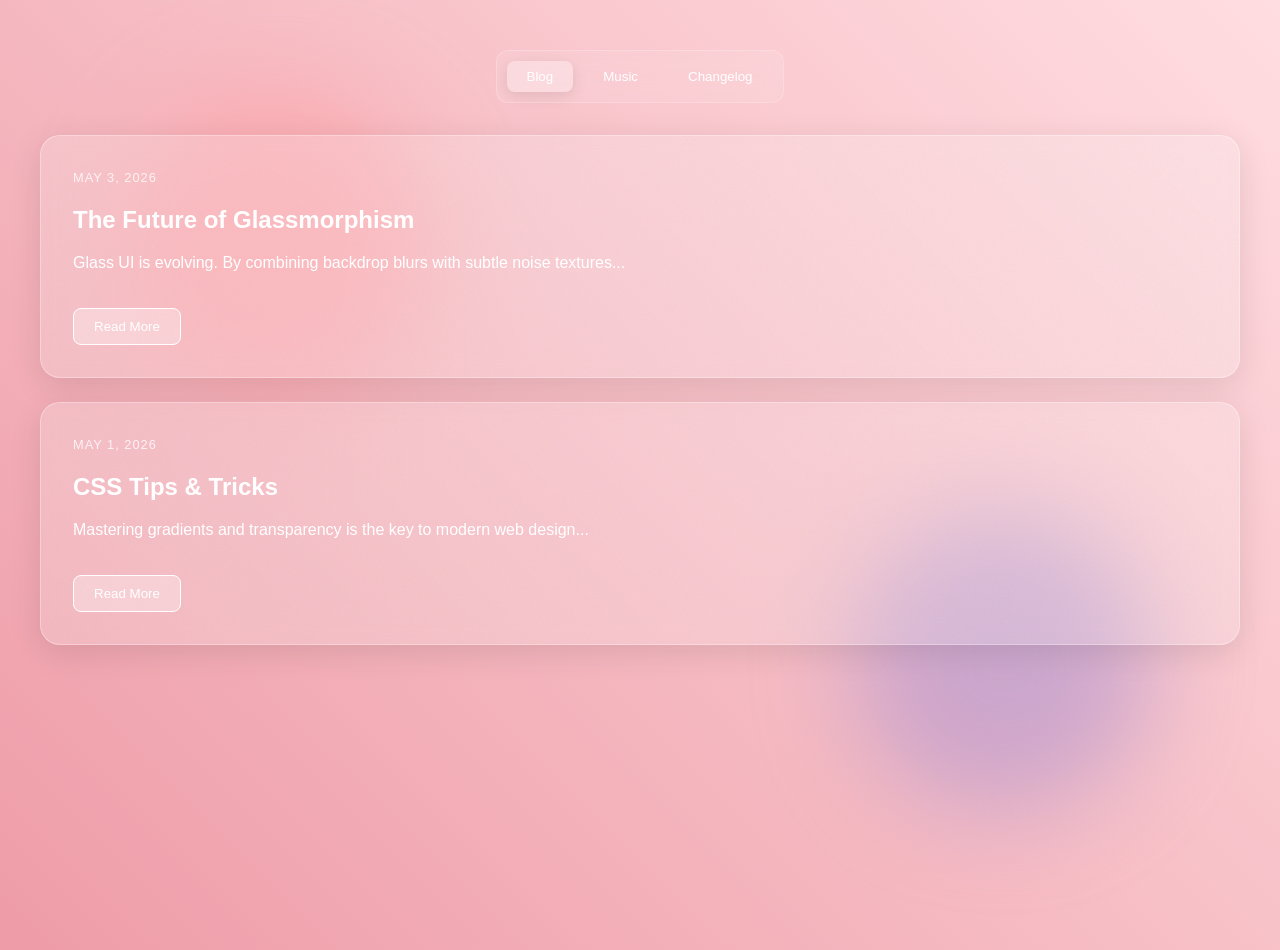
==== src/index.html @ 5b925835 "Update index.html" ====
<!DOCTYPE html>
<html>
<head>
<link rel="stylesheet" href="index.css">
</head>
<body>
<div class="blob" style="top: 10%; left: 10%; background: #ff9a9e;"></div>
<div class="blob" style="bottom: 10%; right: 10%; background: #a18cd1;"></div>
    
<div class="blog-container">
    <nav class="glass-tabs">
        <button class="tab-btn active" data-target="blog-section">Blog</button>
        <button class="tab-btn" data-target="music-section">Music</button>
        <button class="tab-btn" data-target="changelog-section">Changelog</button>
    </nav>

    <div id="blog-section" class="tab-content">
        <div class="main-content-wrapper">
            <main class="blog-feed">
                <article class="glass-card post">
                    <span class="date">May 3, 2026</span>
                    <h2>The Future of Glassmorphism</h2>
                    <p>Glass UI is evolving. By combining backdrop blurs with subtle noise textures...</p>
                    <button class="glass-btn">Read More</button>
                </article>

                <article class="glass-card post">
                    <span class="date">May 1, 2026</span>
                    <h2>CSS Tips & Tricks</h2>
                    <p>Mastering gradients and transparency is the key to modern web design...</p>
                    <button class="glass-btn">Read More</button>
                </article>
            </main>
        </div>
    </div>
    
    <audio id="main-audio" preload="auto">
        <source src="AnimalIHaveBecome.mp3" type="audio/mpeg">
    </audio>
    
    <div id="music-section" class="tab-content" style="display: none;">
        <div class="glass-card music-app">
            <h2 class="song-title">Animal I Have Become</h2>
            <p class="artist-name">Three Days Grace</p>
        
            <div class="album-art"></div>

            <div class="progress-container">
                <span id="current-time">0:00</span>
                <input type="range" id="progress-bar" value="0" max="100">
                <span id="duration">0:00</span>
            </div>

            <div class="controls">
                <button id="prev-btn" class="glass-btn">⏮</button>
                <button id="play-btn" class="glass-btn">▶ Play</button>
                <button id="next-btn" class="glass-btn">⏭</button>
            </div>

            <div class="visualizer">
                <div class="bar"></div>
                <div class="bar"></div>
                <div class="bar"></div>
                <div class="bar"></div>
            </div>

            <div class="volume-container">
                <span>🔈</span>
                <input type="range" id="volume-slider" min="0" max="1" step="0.1" value="1">
                <span>🔊</span>
            </div>
        </div>
    </div>
    
    <div id="changelog-section" class="tab-content" style="display: none;">
        <aside class="glass-card changelog">
            <h3>Version Log</h3>
            <ul>
                <li><strong>v1.6:</strong> Added Vinyl Spin animation, Glow Pulse, and circular album art.</li>
                <li><strong>v1.5:</strong> Implemented Progress Bar, Time Tracking, and Volume Control.</li>
                <li><strong>v1.4:</strong> Integrated Music Player with Audio Streaming.</li>
                <li><strong>v1.3:</strong> Added Horizontal Tabs & Background Animation.</li>
                <li><strong>v1.2:</strong> Added Blog Layout</li>
                <li><strong>v1.1:</strong> Implemented Glass UI</li>
                <li><strong>v1.0:</strong> Initial Release</li>
            </ul>
        </aside>
    </div>
</div> 
<script src="index.js"></script>
</body>
</html>
---- src/index.css ----
html {
    scroll-behavior: smooth;
}

body {
    margin: 0;
    min-height: 100vh; /* Changed from height to min-height */
    display: flex;
    flex-direction: column; /* Allows content to flow top-to-bottom */
    align-items: center;
    padding-top: 50px; /* Gives the tabs some breathing room */
    background: linear-gradient(45deg, #ee9ca7, #ffdde1);
    font-family: sans-serif;
}

@keyframes bounce {
    from { height: 5px; }
    to { height: 25px; }
}

@keyframes move {
    from { transform: translate(0, 0); }
    to { transform: translate(100px, 100px); }
}

@keyframes fadeIn {
    from { opacity: 0; transform: translateY(10px); }
    to { opacity: 1; transform: translateY(0); }
}

@keyframes rotate {
    from { transform: rotate(0deg); }
    to { transform: rotate(360deg); }
}

@keyframes pulseGlow {
    0% { box-shadow: 0 8px 32px rgba(238, 156, 167, 0.4); }
    50% { box-shadow: 0 8px 45px rgba(238, 156, 167, 0.8); }
    100% { box-shadow: 0 8px 32px rgba(238, 156, 167, 0.4); }
}
/* Blog Homepage */
.blob {
    position: fixed;
    width: 300px;
    height: 300px;
    border-radius: 50%;
    filter: blur(50px);
    z-index: -1;
    opacity: 0.5;
    animation: move 20s infinite alternate;
}

.blog-container {
    display: flex; /* Ensure this is present to keep feed/sidebar side-by-side */
    flex-direction: column;
    align-items: center;
    width: 95%;
    max-width: 1200px;
    margin: 0 auto;
}
/* Blog Feed Area */
.blog-feed {
    flex: 3;
    display: flex;
    flex-direction: column;
    gap: 1.5rem;
}

.changelog {
    flex: 1;
    padding: 1.5rem;
    width: auto;
    font-size: 0.9rem;
}

.changelog h3 {
    margin-top: 0;
    border-bottom: 1px solid rgba(255, 255, 255, 0.2);
    padding-bottom: 10px;
}

.changelog ul {
    list-style: none;
    padding: 0;
}

.changelog li {
    margin: 10px 0;
    padding-left: 10px;
    border-left: 2px solid rgba(255, 255, 255, 0.3);
}

.date {
    font-size: 0.8rem;
    opacity: 0.8;
    text-transform: uppercase;
    letter-spacing: 1px;
}

.glass-card {
    padding: 2rem; /* Reduced from 3rem to save space */
    width: 100%;   /* Let the flex container decide the width */
    box-sizing: border-box; /* Prevents padding from breaking the width */
    color: white;
    background: rgba(255, 255, 255, 0.2);
    border-radius: 20px;
    box-shadow: 0 8px 32px rgba(0, 0, 0, 0.1);
    backdrop-filter: blur(10px);
    -webkit-backdrop-filter: blur(10px);
    border: 1px solid rgba(255, 255, 255, 0.3);
    transition: transform 0.3s ease, box-shadow 0.3s ease;
}

.glass-card:hover {
    transform: translateY(-5px);
    background: rgba(255, 255, 255, 0.25);
    box-shadow: 0 12px 40px rgba(0, 0, 0, 0.2);
}

.glass-card::before {
    content: "";
    position: absolute;
    top: 0; left: 0; width: 100%; height: 100%;
    background-image: url("data:image/svg+xml,%3Csvg viewBox='0 0 200 200' xmlns='http://www.w3.org/2000/svg'%3E%3Cfilter id='noiseFilter'%3E%3CfeTurbulence type='fractalNoise' baseFrequency='0.65' numOctaves='3' stitchTiles='stitch'/%3E%3C/filter%3E%3Crect width='100%25' height='100%25' filter='url(%23noiseFilter)'/%3E%3C/svg%3E");
    opacity: 0.05; 
    pointer-events: none;
    border-radius: 20px;
    z-index: -1; /* Ensures it stays behind the text */
}

.glass-btn {
    margin-top: 20px;
    padding: 10px 20px;
    background: rgba(255, 255, 255, 0.3);
    border: 1px solid white;
    border-radius: 8px;
    color: white;
    cursor: pointer;
    transition: 0.3s ease;
}

.glass-btn:hover {
    background: rgba(255, 255, 255, 0.5);
}

.glass-tabs {
    display: flex;
    gap: 10px;
    margin-bottom: 2rem;
    padding: 10px;
    background: rgba(255, 255, 255, 0.1);
    backdrop-filter: blur(10px);
    border-radius: 12px;
    border: 1px solid rgba(255, 255, 255, 0.2);
    width: fit-content;
}

.main-content-wrapper {
    display: flex;
    flex-direction: row; /* Desktop view */
    gap: 2rem;
    width: 100%;
    align-items: flex-start;
}

.post {
    text-align: left; /* Better for reading blog posts */
    width: auto; /* Overriding the fixed width from before */
}

.tab-btn {
    padding: 8px 20px;
    border: none;
    background: transparent;
    color: white;
    cursor: pointer;
    border-radius: 8px;
    transition: 0.3s;
    font-weight: 500;
}

/* Hover and Active States */
.tab-btn:hover {
    background: rgba(255, 255, 255, 0.2);
}

.tab-btn.active {
    background: rgba(255, 255, 255, 0.3);
    box-shadow: 0 4px 15px rgba(0, 0, 0, 0.1);
}

.tab-content {
    width: 100%;
    animation: fadeIn 0.5s ease;
}
/* Music App */
input[type="range"] {
    flex-grow: 1;
    cursor: pointer;
    accent-color: rgba(255, 255, 255, 0.8);
    -webkit-appearance: none;
    background: rgba(255, 255, 255, 0.2);
    border-radius: 10px;
    height: 6px;
    outline: none;
}

input[type="range"]::-webkit-slider-thumb {
    -webkit-appearance: none;
    width: 15px;
    height: 15px;
    background: white;
    border-radius: 50%;
    cursor: pointer;
    box-shadow: 0 0 10px rgba(255, 154, 158, 0.5);
}

.album-art {
    width: 150px;
    height: 150px;
    background: linear-gradient(45deg, #ee9ca7, #ffdde1);
    margin: 1rem auto;
    border-radius: 50%;
    box-shadow: 0 5px 15px rgba(0,0,0,0.2);
    background-image: url('https://upload.wikimedia.org/wikipedia/en/b/b8/One-X.jpg');
    background-size: cover;
    background-position: center;
    transition: transform 0.5s ease;
}

.album-art.playing {
    animation: rotate 10s linear infinite;
    border: 4px solid rgba(255, 255, 255, 0.5);
}

.artist-name { 
    opacity: 0.7; 
    font-size: 0.9rem; 
    margin-bottom: 20px; 
}

.bar {
    width: 4px;
    height: 5px;
    background: white;
    border-radius: 2px;
    transition: height 0.2s ease;
}

.bar:nth-child(2) { animation-delay: 0.1s; }
.bar:nth-child(3) { animation-delay: 0.2s; }
.bar:nth-child(4) { animation-delay: 0.3s; }

.music-player {
    text-align: center;
    max-width: 400px;
    margin: 2rem auto;
}

.music-app.playing {
    animation: pulseGlow 3s infinite ease-in-out;
}

.music-app.playing .bar {
    animation: bounce 0.6s infinite alternate;
}

.progress-container, .volume-container {
    display: flex;
    align-items: center;
    gap: 10px;
    margin: 15px 0;
    font-size: 0.8rem;
}

.song-title { 
    margin-bottom: 5px; 
}

.visualizer {
    display: flex;
    justify-content: center;
    align-items: flex-end;
    gap: 4px;
    height: 30px;
    margin-top: 15px;
}
/* Mobile Responsive */
@media (max-width: 768px) {
    .main-content-wrapper {
        flex-direction: column;
    }
    .blog-container {
        flex-direction: column;
    }
    .changelog {
        order: -1; /* Puts changelog at top on mobile */
        width: 100%;
    }
}
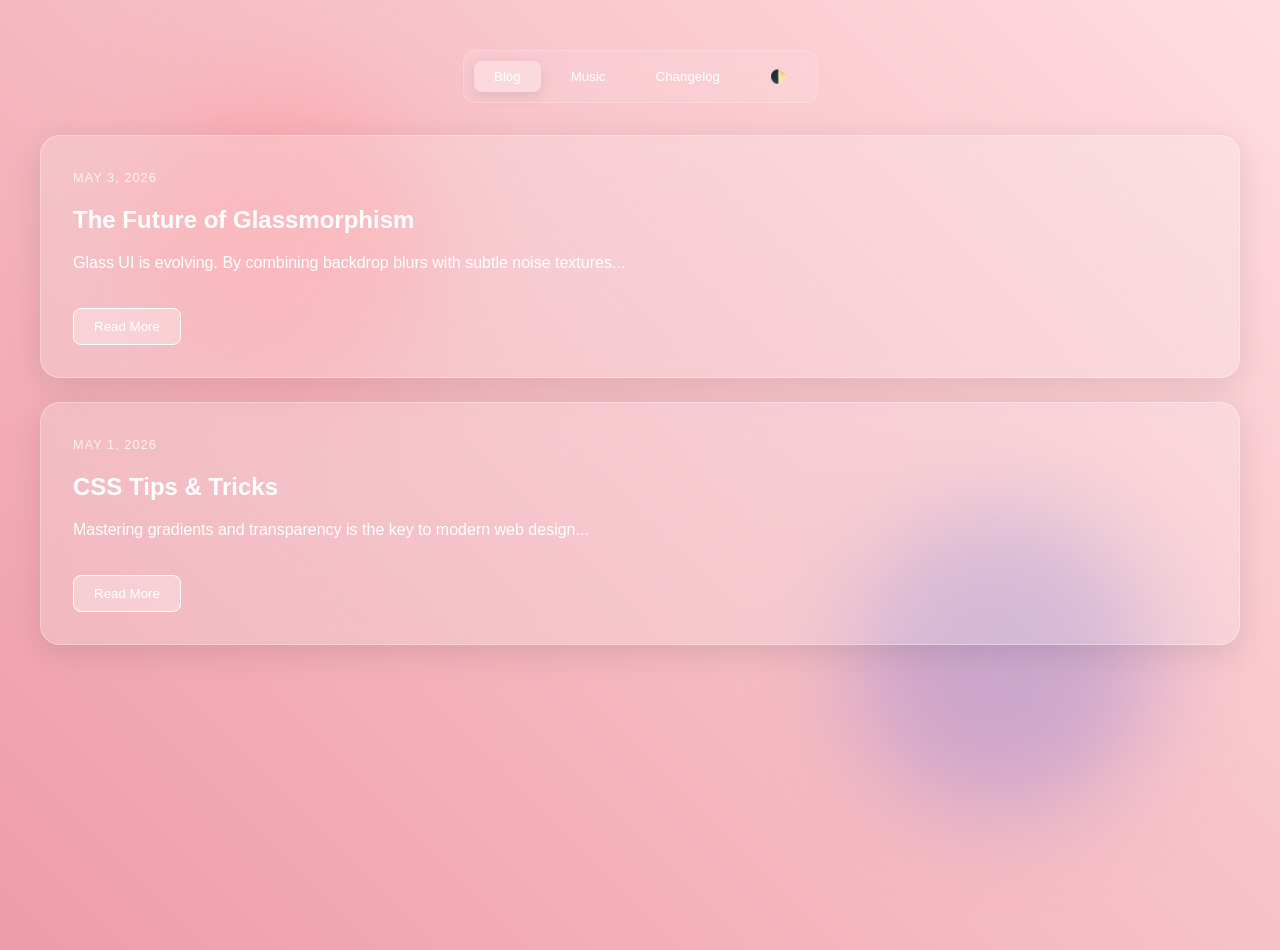
==== commit f8c722e2: "Update index.html" ====
--- a/src/index.html
+++ b/src/index.html
@@ -12,6 +12,7 @@
         <button class="tab-btn active" data-target="blog-section">Blog</button>
         <button class="tab-btn" data-target="music-section">Music</button>
         <button class="tab-btn" data-target="changelog-section">Changelog</button>
+        <button id="theme-toggle" class="tab-btn">🌓</button>
     </nav>
 
     <div id="blog-section" class="tab-content">
--- a/src/index.css
+++ b/src/index.css
@@ -1,3 +1,12 @@
+:root {
+    /* Light Mode (Default) */
+    --bg-gradient: linear-gradient(45deg, #ee9ca7, #ffdde1);
+    --glass-bg: rgba(255, 255, 255, 0.2);
+    --glass-border: rgba(255, 255, 255, 0.3);
+    --text-color: white;
+    --btn-bg: rgba(255, 255, 255, 0.3);
+}
+
 html {
     scroll-behavior: smooth;
 }
@@ -9,8 +18,18 @@
     flex-direction: column; /* Allows content to flow top-to-bottom */
     align-items: center;
     padding-top: 50px; /* Gives the tabs some breathing room */
-    background: linear-gradient(45deg, #ee9ca7, #ffdde1);
     font-family: sans-serif;
+    background: var(--bg-gradient) !important;
+    color: var(--text-color);
+    transition: background 0.5s ease, color 0.5s ease;
+}
+
+body.dark-mode {
+    --bg-gradient: linear-gradient(45deg, #2c3e50, #000000);
+    --glass-bg: rgba(0, 0, 0, 0.4);
+    --glass-border: rgba(255, 255, 255, 0.1);
+    --text-color: #e0e0e0;
+    --btn-bg: rgba(255, 255, 255, 0.1);
 }
 
 @keyframes bounce {
@@ -101,14 +120,14 @@
     padding: 2rem; /* Reduced from 3rem to save space */
     width: 100%;   /* Let the flex container decide the width */
     box-sizing: border-box; /* Prevents padding from breaking the width */
-    color: white;
-    background: rgba(255, 255, 255, 0.2);
     border-radius: 20px;
     box-shadow: 0 8px 32px rgba(0, 0, 0, 0.1);
     backdrop-filter: blur(10px);
     -webkit-backdrop-filter: blur(10px);
-    border: 1px solid rgba(255, 255, 255, 0.3);
     transition: transform 0.3s ease, box-shadow 0.3s ease;
+    background: var(--glass-bg);
+    border: 1px solid var(--glass-border);
+    color: var(--text-color);
 }
 
 .glass-card:hover {
@@ -131,12 +150,12 @@
 .glass-btn {
     margin-top: 20px;
     padding: 10px 20px;
-    background: rgba(255, 255, 255, 0.3);
     border: 1px solid white;
     border-radius: 8px;
-    color: white;
     cursor: pointer;
     transition: 0.3s ease;
+    background: var(--btn-bg);
+    color: var(--text-color);
 }
 
 .glass-btn:hover {
@@ -240,11 +259,12 @@
 }
 
 .bar {
-    width: 4px;
-    height: 5px;
+    width: 6px;
+    height: 8px;
     background: white;
     border-radius: 2px;
     transition: height 0.2s ease;
+    opacity: 0.8;
 }
 
 .bar:nth-child(2) { animation-delay: 0.1s; }
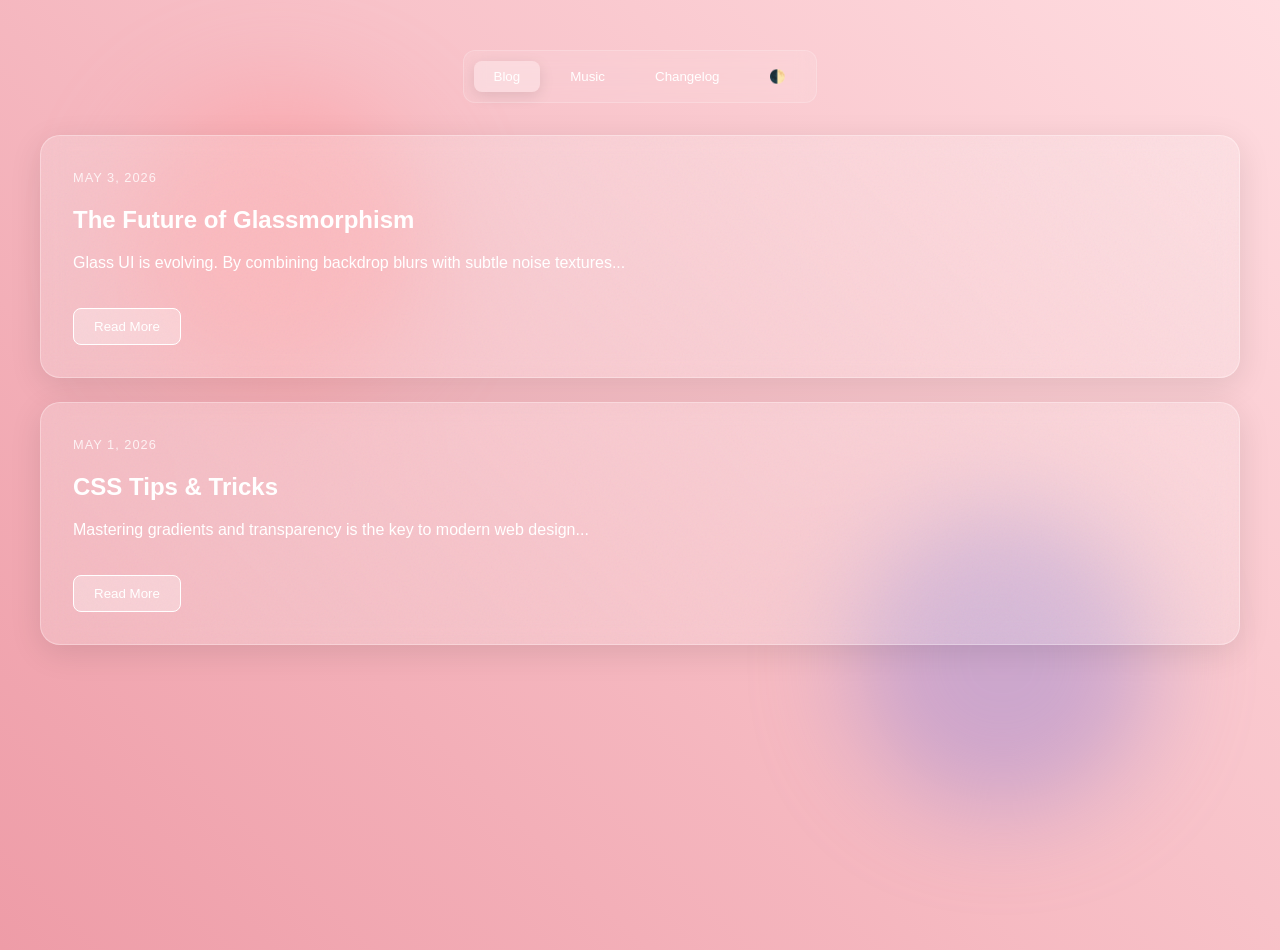
==== commit e97a7343: "Update index.html" ====
--- a/src/index.html
+++ b/src/index.html
@@ -41,8 +41,10 @@
     
     <div id="music-section" class="tab-content" style="display: none;">
         <div class="glass-card music-app">
-            <h2 class="song-title">Animal I Have Become</h2>
-            <p class="artist-name">Three Days Grace</p>
+            <div class="song-info">
+                <h2 class="song-title">Animal I Have Become</h2>
+                <p class="artist-name">Three Days Grace</p>
+            </div>
         
             <div class="album-art"></div>
 
--- a/src/index.css
+++ b/src/index.css
@@ -19,7 +19,7 @@
     align-items: center;
     padding-top: 50px; /* Gives the tabs some breathing room */
     font-family: sans-serif;
-    background: var(--bg-gradient) !important;
+    background: var(--bg-gradient);
     color: var(--text-color);
     transition: background 0.5s ease, color 0.5s ease;
 }
@@ -235,12 +235,13 @@
 }
 
 .album-art {
-    width: 150px;
-    height: 150px;
-    background: linear-gradient(45deg, #ee9ca7, #ffdde1);
-    margin: 1rem auto;
+    width: 200px;
+    height: 200px;
     border-radius: 50%;
+    flex-shrink: 0;
+    margin: 10px 0;
     box-shadow: 0 5px 15px rgba(0,0,0,0.2);
+    background: var(--btn-bg);
     background-image: url('https://upload.wikimedia.org/wikipedia/en/b/b8/One-X.jpg');
     background-size: cover;
     background-position: center;
@@ -250,6 +251,11 @@
 .album-art.playing {
     animation: rotate 10s linear infinite;
     border: 4px solid rgba(255, 255, 255, 0.5);
+    box-shadow: 0 0 20px rgba(255, 255, 255, 0.4);
+}
+
+.music-app.playing {
+    animation: pulseGlow 3s infinite ease-in-out;
 }
 
 .artist-name { 
@@ -271,26 +277,50 @@
 .bar:nth-child(3) { animation-delay: 0.2s; }
 .bar:nth-child(4) { animation-delay: 0.3s; }
 
+.controls {
+    display: flex;
+    gap: 20px;
+    align-items: center;
+}
+
+.music-app {
+    display: flex;
+    flex-direction: column;
+    align-items: center;
+    justify-content: center;
+    padding: 30px;
+    gap: 20px; /* This creates even space between all elements */
+    min-height: 500px;
+}
+
 .music-player {
     text-align: center;
     max-width: 400px;
     margin: 2rem auto;
 }
 
-.music-app.playing {
-    animation: pulseGlow 3s infinite ease-in-out;
-}
-
 .music-app.playing .bar {
     animation: bounce 0.6s infinite alternate;
 }
 
-.progress-container, .volume-container {
+.progress-container {
+    width: 100%;
     display: flex;
     align-items: center;
     gap: 10px;
-    margin: 15px 0;
-    font-size: 0.8rem;
+}
+
+.volume-container {
+    width: 80%;
+    display: flex;
+    align-items: center;
+    gap: 10px;
+    margin-top: 10px;
+}
+
+.song-info {
+    text-align: center;
+    margin-bottom: 10px;
 }
 
 .song-title { 
@@ -305,16 +335,3 @@
     height: 30px;
     margin-top: 15px;
 }
-/* Mobile Responsive */
-@media (max-width: 768px) {
-    .main-content-wrapper {
-        flex-direction: column;
-    }
-    .blog-container {
-        flex-direction: column;
-    }
-    .changelog {
-        order: -1; /* Puts changelog at top on mobile */
-        width: 100%;
-    }
-}
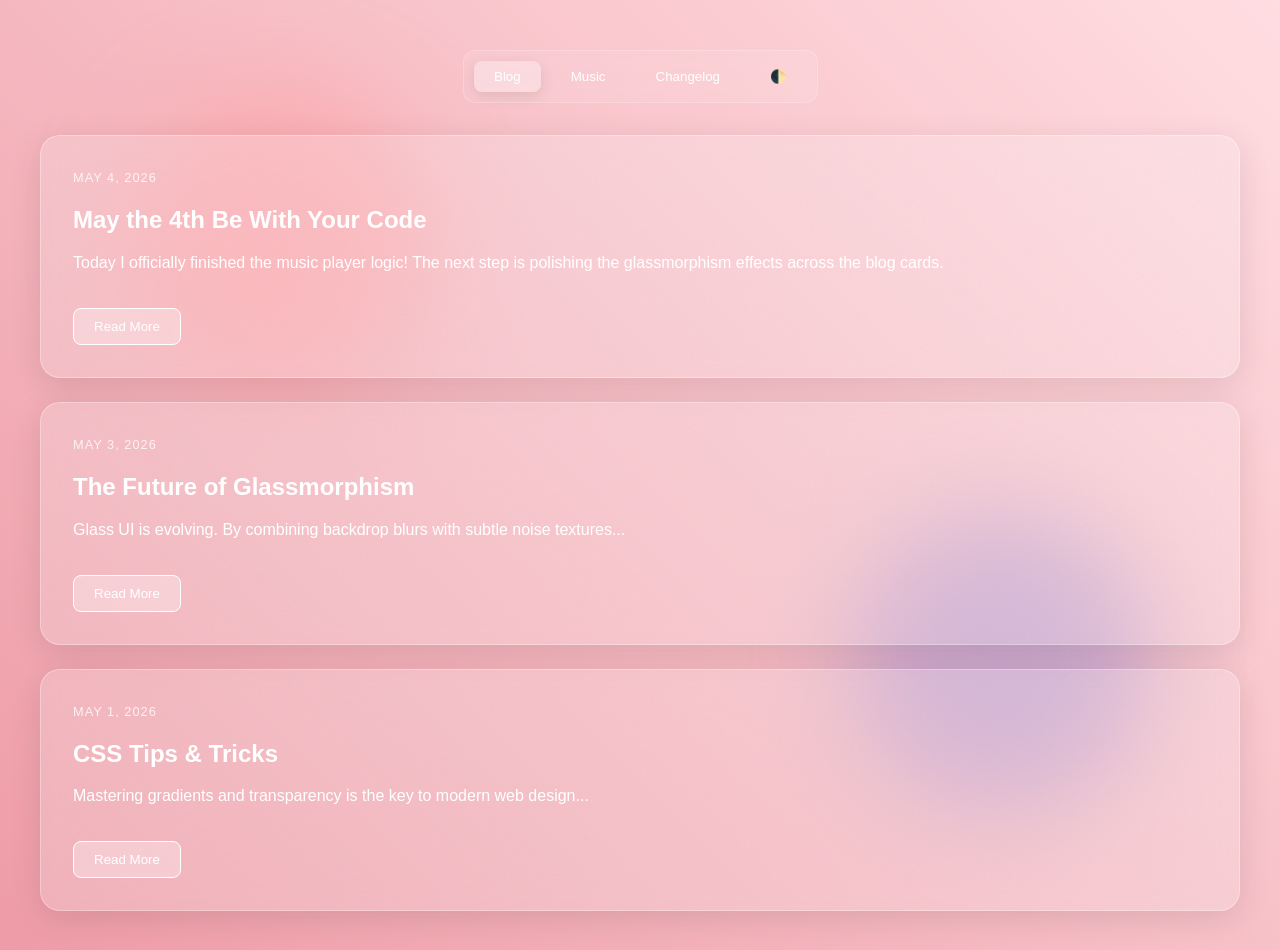
==== commit 9e9ed162: "Update index.html" ====
--- a/src/index.html
+++ b/src/index.html
@@ -18,6 +18,12 @@
     <div id="blog-section" class="tab-content">
         <div class="main-content-wrapper">
             <main class="blog-feed">
+                <article class="glass-card post">
+                    <span class="date">May 4, 2026</span>
+                    <h2>May the 4th Be With Your Code</h2> <p>Today I officially finished the music player logic! The next step is 
+                    polishing the glassmorphism effects across the blog cards.</p> <button class="glass-btn">Read More</button>
+                </article>
+                
                 <article class="glass-card post">
                     <span class="date">May 3, 2026</span>
                     <h2>The Future of Glassmorphism</h2>
@@ -79,6 +85,7 @@
         <aside class="glass-card changelog">
             <h3>Version Log</h3>
             <ul>
+                <li><strong>v1.7:</strong> Added Dark/Light Mode with persistent LocalStorage, adaptive glass hovers, and refined Flexbox layout for the Music Player.</li>
                 <li><strong>v1.6:</strong> Added Vinyl Spin animation, Glow Pulse, and circular album art.</li>
                 <li><strong>v1.5:</strong> Implemented Progress Bar, Time Tracking, and Volume Control.</li>
                 <li><strong>v1.4:</strong> Integrated Music Player with Audio Streaming.</li>
--- a/src/index.css
+++ b/src/index.css
@@ -5,6 +5,7 @@
     --glass-border: rgba(255, 255, 255, 0.3);
     --text-color: white;
     --btn-bg: rgba(255, 255, 255, 0.3);
+    --accent: #ee9ca7;
 }
 
 html {
@@ -30,6 +31,14 @@
     --glass-border: rgba(255, 255, 255, 0.1);
     --text-color: #e0e0e0;
     --btn-bg: rgba(255, 255, 255, 0.1);
+    --accent: #bfbfbf;
+}
+
+body.dark-mode .glass-btn:hover {
+    background: rgba(255, 255, 255, 0.15) !important; /* This creates the transparent look */
+    border: 1px solid rgba(255, 255, 255, 0.3);
+    color: #ffffff !important;
+    box-shadow: 0 0 15px rgba(255, 255, 255, 0.1);
 }
 
 @keyframes bounce {
@@ -130,10 +139,10 @@
     color: var(--text-color);
 }
 
-.glass-card:hover {
-    transform: translateY(-5px);
-    background: rgba(255, 255, 255, 0.25);
-    box-shadow: 0 12px 40px rgba(0, 0, 0, 0.2);
+.glass-btn:hover {
+    background: rgba(255, 255, 255, 0.4) !important;
+    transform: translateY(-2px);
+    box-shadow: 0 5px 15px rgba(255, 255, 255, 0.2);
 }
 
 .glass-card::before {
@@ -216,12 +225,12 @@
 input[type="range"] {
     flex-grow: 1;
     cursor: pointer;
-    accent-color: rgba(255, 255, 255, 0.8);
     -webkit-appearance: none;
     background: rgba(255, 255, 255, 0.2);
     border-radius: 10px;
     height: 6px;
     outline: none;
+    accent-color: var(--accent);
 }
 
 input[type="range"]::-webkit-slider-thumb {
@@ -238,20 +247,38 @@
     width: 200px;
     height: 200px;
     border-radius: 50%;
+    display: flex;
+    align-items: center;
+    justify-content: center;
     flex-shrink: 0;
     margin: 10px 0;
-    box-shadow: 0 5px 15px rgba(0,0,0,0.2);
-    background: var(--btn-bg);
-    background-image: url('https://upload.wikimedia.org/wikipedia/en/b/b8/One-X.jpg');
-    background-size: cover;
+    position: relative;
+    background-color: var(--glass-bg);
+    background-repeat: no-repeat;
     background-position: center;
-    transition: transform 0.5s ease;
+    border: 8px solid var(--glass-border);
+    box-shadow: 0 0 20px rgba(0,0,0,0.5);
+}
+
+.album-art::before {
+    content: '';
+    width: 60%;
+    height: 60%;
+    background-color: var(--accent); /* This connects it to root! */
+    -webkit-mask-image: url('musicicon.png');
+    mask-image: url('musicicon.png');
+    -webkit-mask-size: contain;
+    mask-size: contain;
+    -webkit-mask-repeat: no-repeat;
+    mask-repeat: no-repeat;
+    -webkit-mask-position: center;
+    mask-position: center;
 }
 
 .album-art.playing {
     animation: rotate 10s linear infinite;
-    border: 4px solid rgba(255, 255, 255, 0.5);
-    box-shadow: 0 0 20px rgba(255, 255, 255, 0.4);
+    border: 5px solid rgba(255, 255, 255, 0.1); /* Adds a subtle vinyl edge */
+    box-shadow: 0 0 30px rgba(255, 255, 255, 0.2);
 }
 
 .music-app.playing {
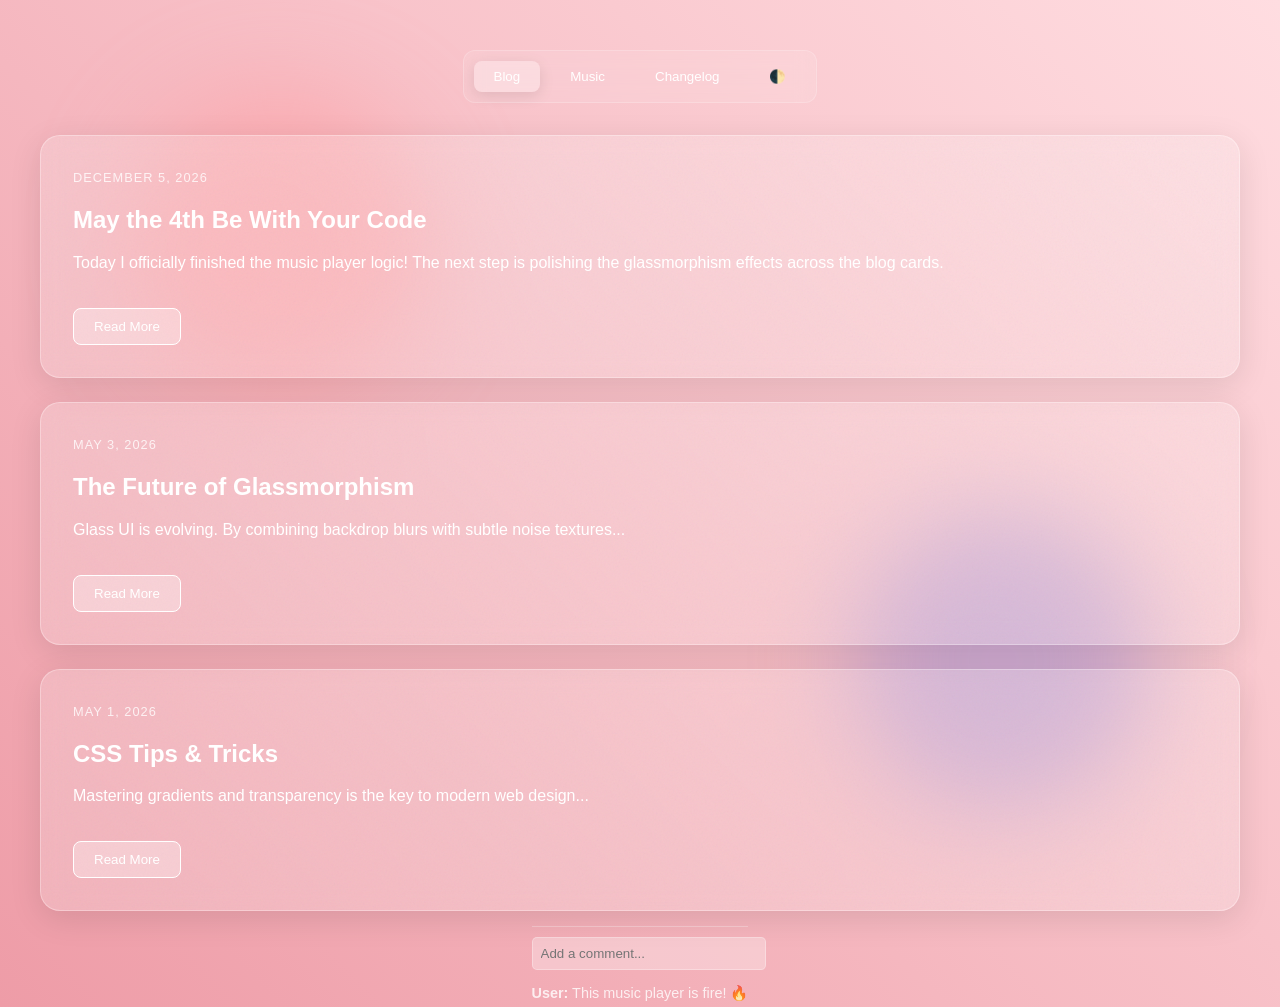
==== commit ab4e3a67: "Update index.html" ====
--- a/src/index.html
+++ b/src/index.html
@@ -38,6 +38,13 @@
                     <button class="glass-btn">Read More</button>
                 </article>
             </main>
+        </div>
+    </div>
+
+    <div class="comment-section">
+        <input type="text" placeholder="Add a comment..." class="comment-input">
+        <div class="comments-list">
+            <p class="comment"><strong>User:</strong> This music player is fire! 🔥</p>
         </div>
     </div>
     
--- a/src/index.css
+++ b/src/index.css
@@ -116,6 +116,28 @@
     margin: 10px 0;
     padding-left: 10px;
     border-left: 2px solid rgba(255, 255, 255, 0.3);
+}
+
+.comment-input {
+    width: 100%;
+    padding: 8px;
+    background: var(--btn-bg);
+    border: 1px solid var(--glass-border);
+    border-radius: 5px;
+    color: var(--text-color);
+    margin-bottom: 10px;
+}
+
+.comment-section {
+    margin-top: 15px;
+    padding-top: 10px;
+    border-top: 1px solid var(--glass-border);
+}
+
+.comment {
+    font-size: 0.9rem;
+    margin: 5px 0;
+    opacity: 0.8;
 }
 
 .date {
@@ -362,3 +384,10 @@
     height: 30px;
     margin-top: 15px;
 }
+
+#volume-slider {
+    width: 100px;
+    height: 4px;
+    cursor: pointer;
+    accent-color: var(--accent); /* This makes the slider handle match your theme! */
+}
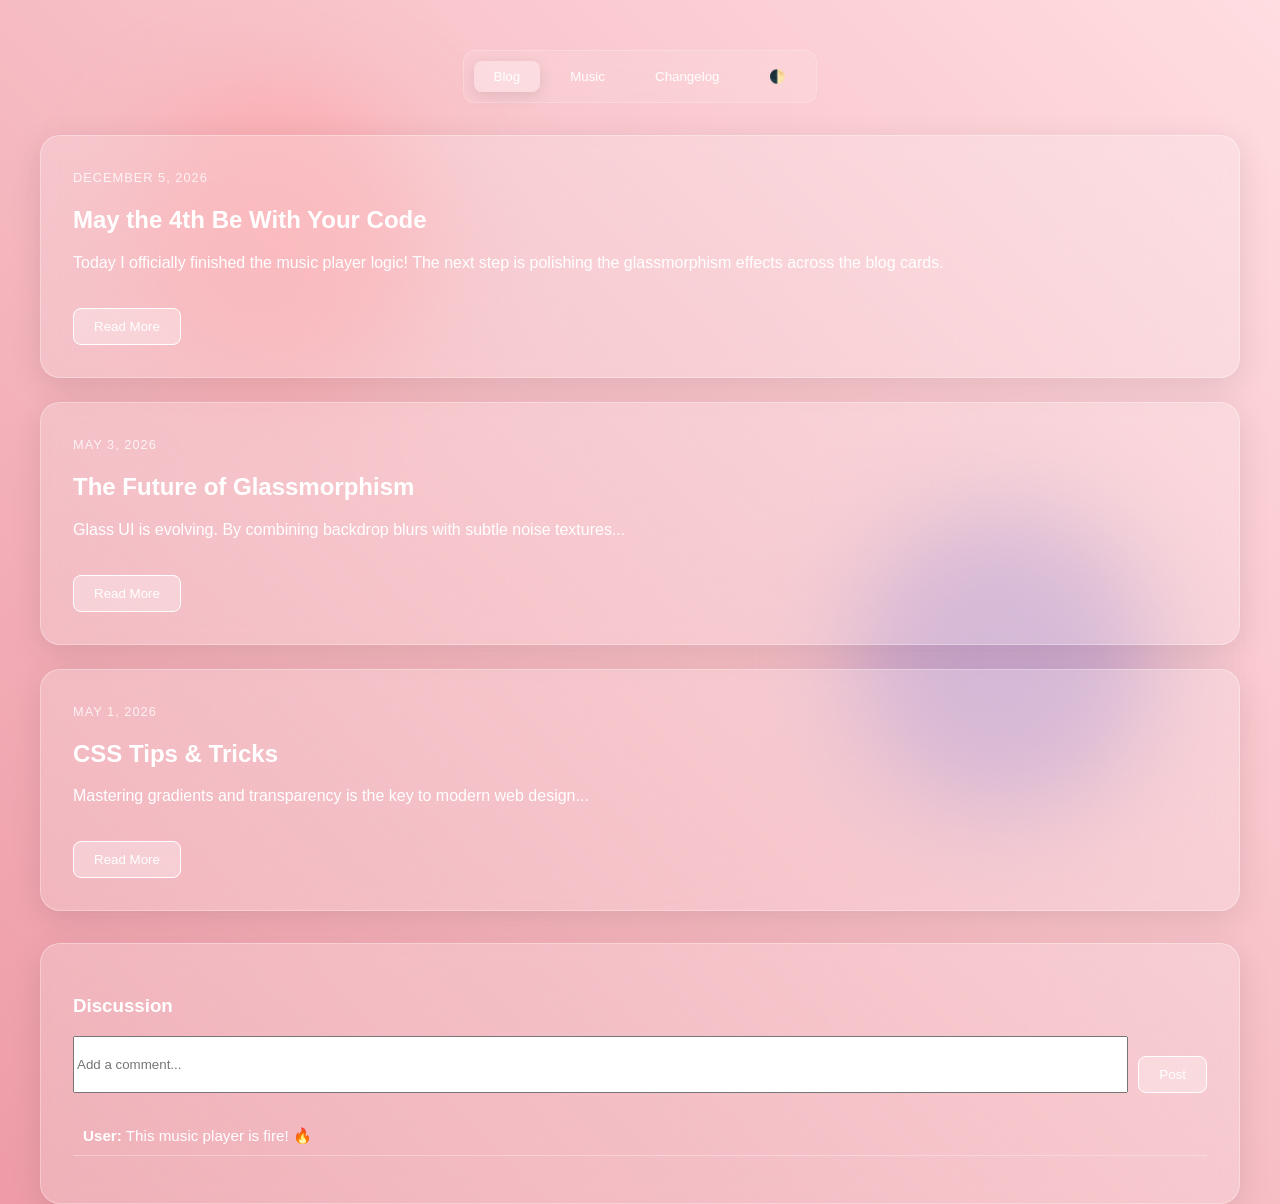
==== commit 23e9d799: "Update index.html" ====
--- a/src/index.html
+++ b/src/index.html
@@ -41,9 +41,13 @@
         </div>
     </div>
 
-    <div class="comment-section">
-        <input type="text" placeholder="Add a comment..." class="comment-input">
-        <div class="comments-list">
+    <div class="comment-section glass-card">
+        <h3>Discussion</h3>
+        <div class="comment-input-group">
+            <input type="text" id="user-comment" placeholder="Add a comment..." class="comment-input">
+            <button class="glass-btn" id="post-comment">Post</button>
+        </div>
+        <div class="comments-list" id="comments-display">
             <p class="comment"><strong>User:</strong> This music player is fire! 🔥</p>
         </div>
     </div>
--- a/src/index.css
+++ b/src/index.css
@@ -118,26 +118,27 @@
     border-left: 2px solid rgba(255, 255, 255, 0.3);
 }
 
+.comment {
+    padding: 10px;
+    border-bottom: 1px solid var(--glass-border);
+    font-size: 0.95rem;
+}
+
+.comment-input-group {
+    display: flex;
+    gap: 10px;
+    margin-bottom: 1.5rem;
+}
+
 .comment-input {
+    flex: 1;
+    margin-bottom: 0 !important; /* Overriding your existing margin */
+}
+
+.comment-section {
+    margin-top: 2rem;
+    padding: 1.5rem;
     width: 100%;
-    padding: 8px;
-    background: var(--btn-bg);
-    border: 1px solid var(--glass-border);
-    border-radius: 5px;
-    color: var(--text-color);
-    margin-bottom: 10px;
-}
-
-.comment-section {
-    margin-top: 15px;
-    padding-top: 10px;
-    border-top: 1px solid var(--glass-border);
-}
-
-.comment {
-    font-size: 0.9rem;
-    margin: 5px 0;
-    opacity: 0.8;
 }
 
 .date {
